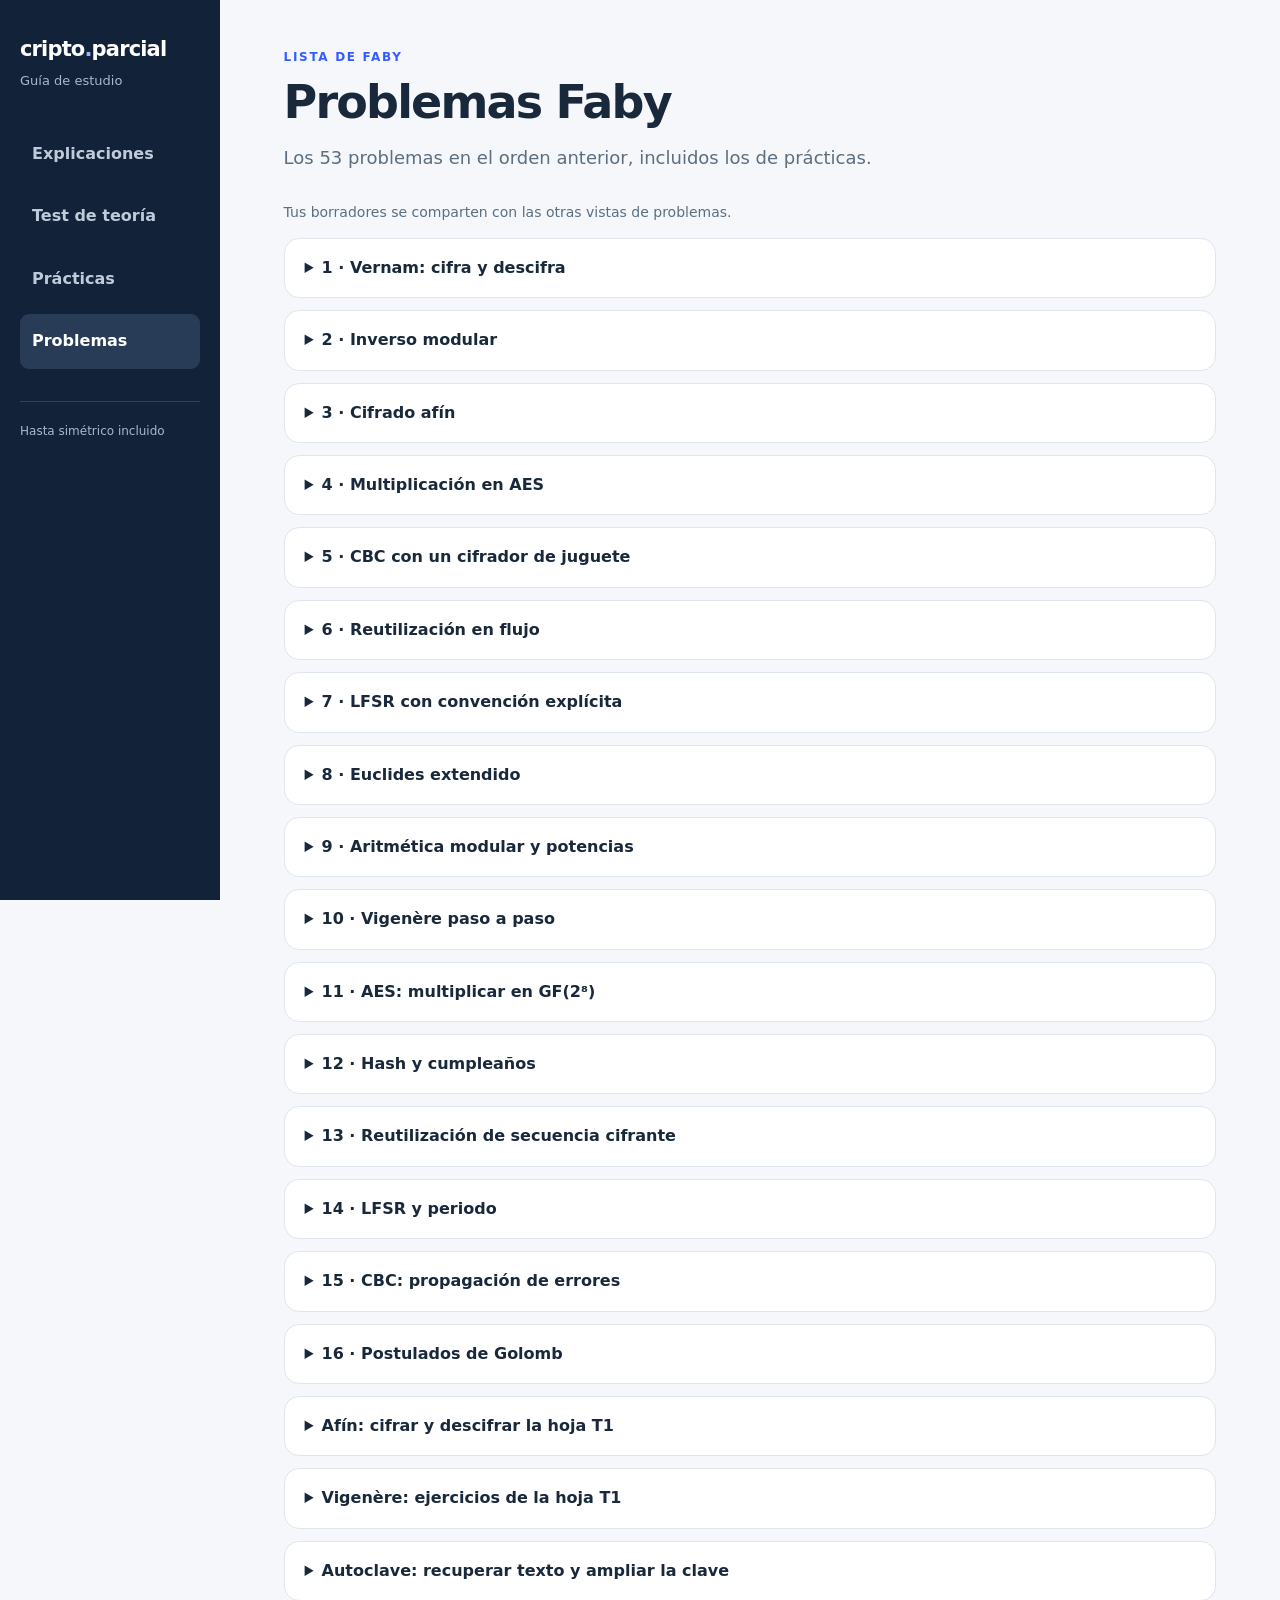
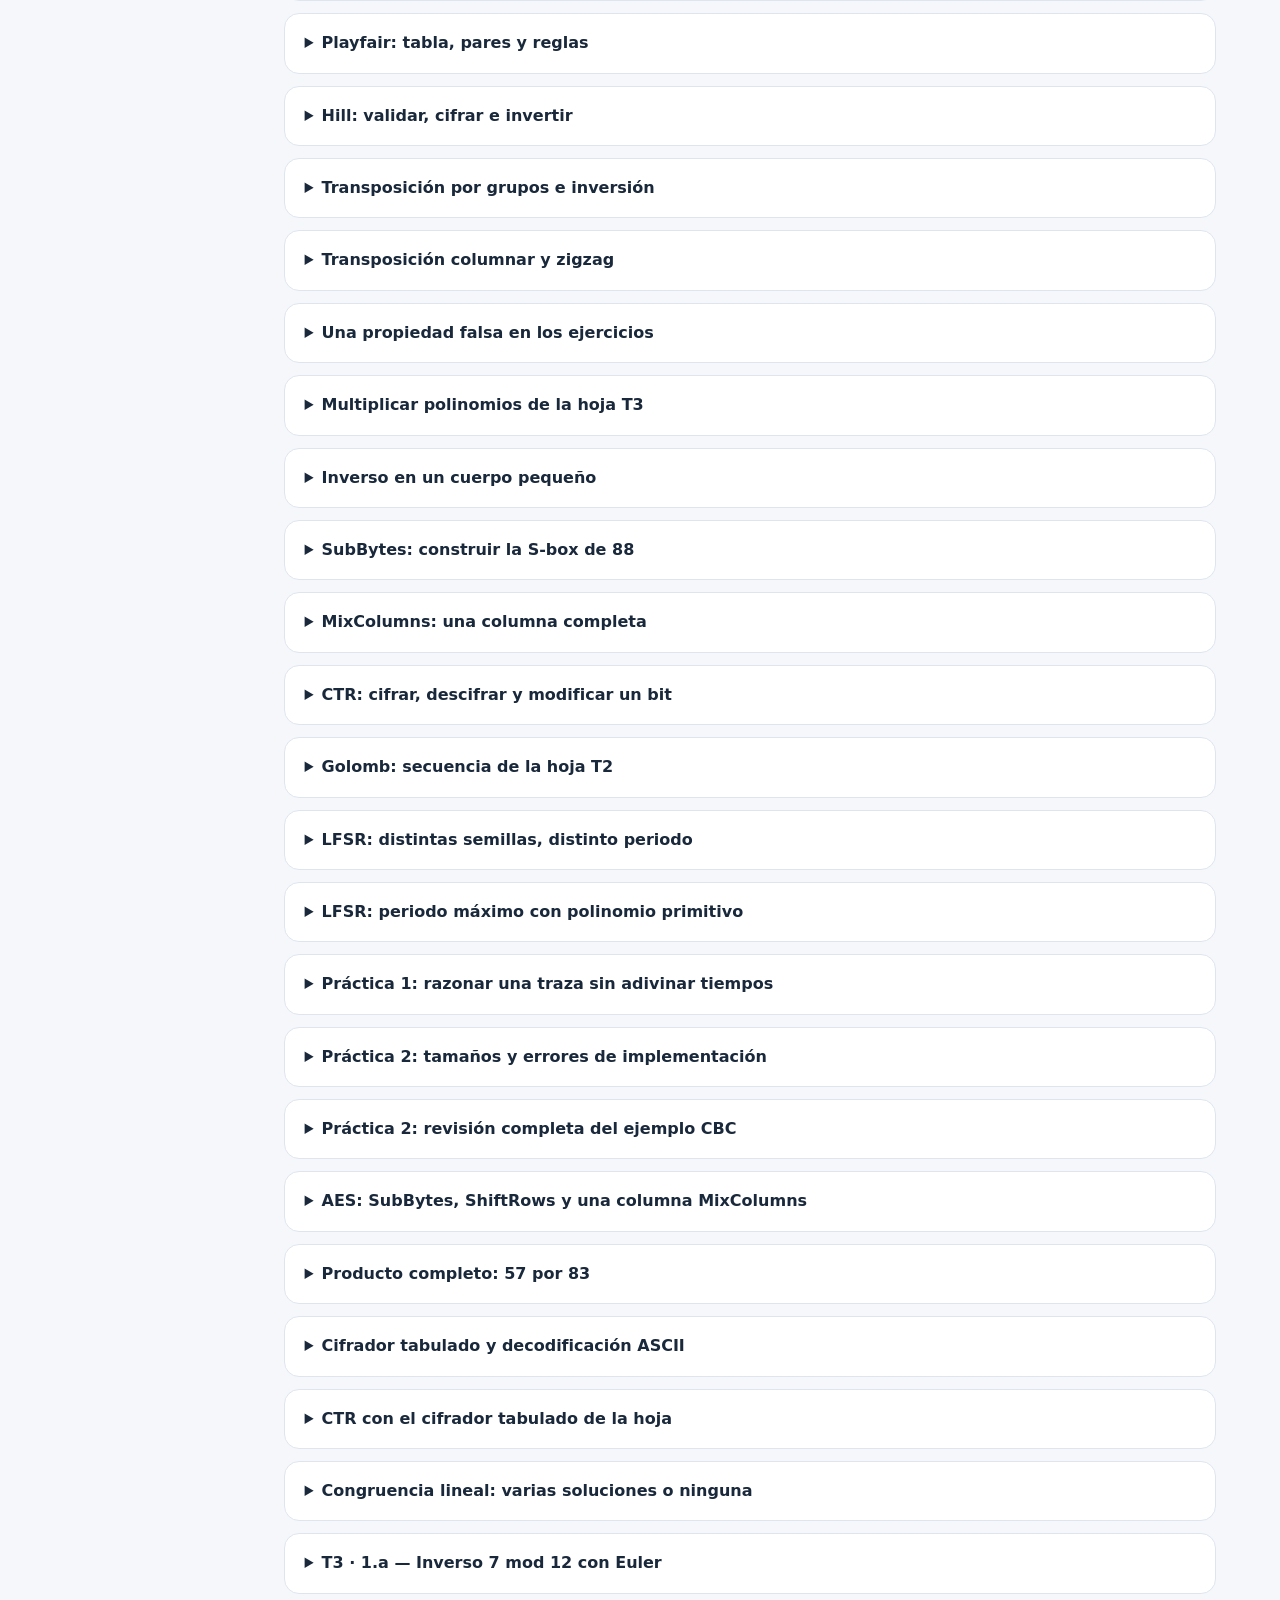
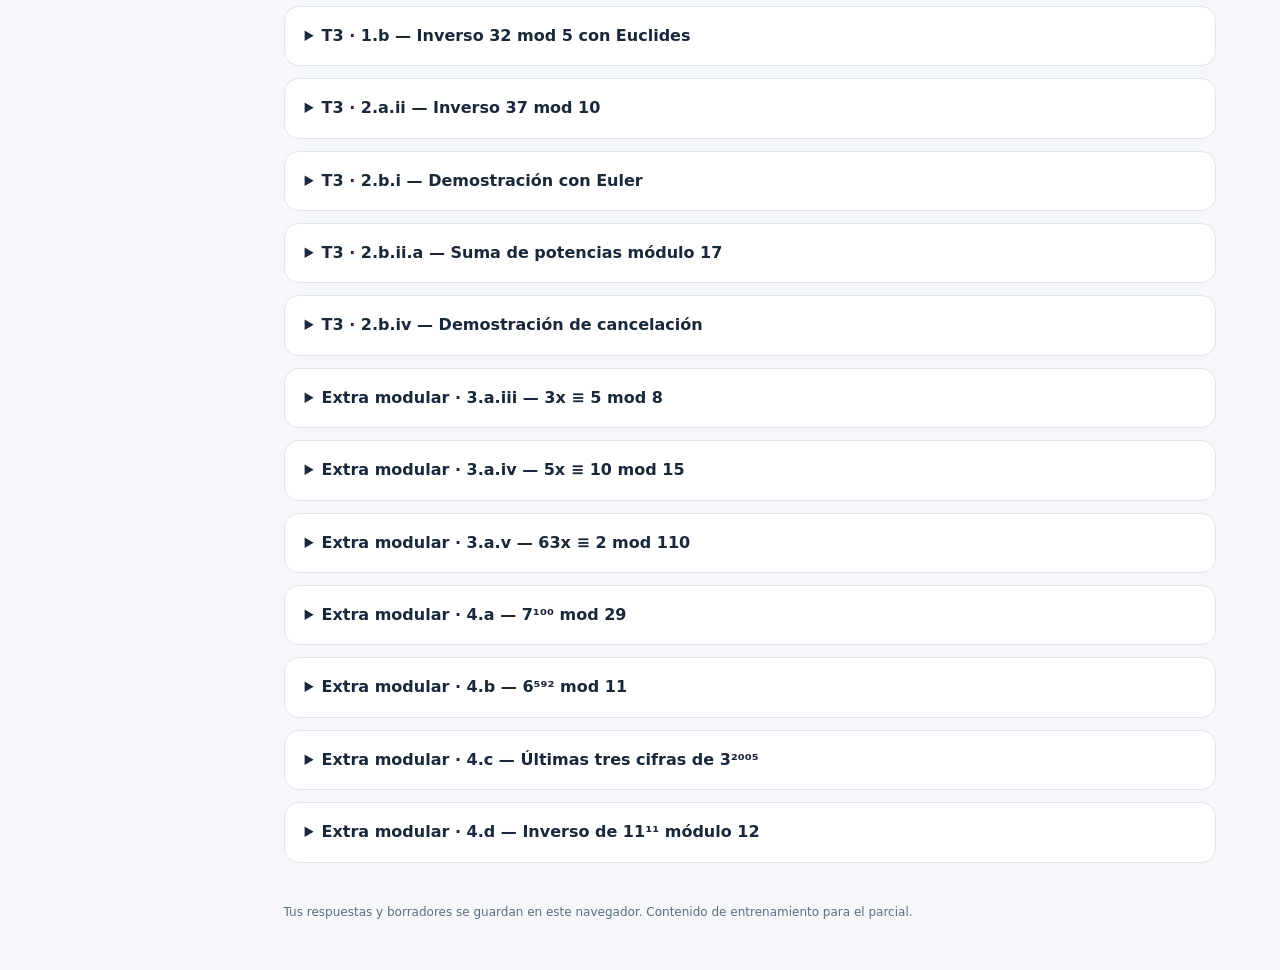
==== problemas-faby/index.html @ 5d2fcf32 "feat(study): add Faby's original problem list" ====
<!doctype html><html lang="es"><head><meta charset="utf-8"><meta name="viewport" content="width=device-width,initial-scale=1"><title>Problemas Faby · Cripto</title><base href="../"><link rel="stylesheet" href="styles.css?v=20261101-faby"></head><body data-page="problemas-faby"><div class="shell"><aside><div class="brand">cripto<span>.</span>parcial</div><div class="side-note">Guía de estudio</div><nav id="nav" aria-label="Secciones de estudio"></nav><p class="scope-note">Hasta simétrico incluido</p></aside><main class="main"><div id="app"></div><div class="footer">Tus respuestas y borradores se guardan en este navegador. Contenido de entrenamiento para el parcial.</div></main></div><script src="base-data.js?v=20261101-faby"></script><script src="extra-data.js?v=20261101-faby"></script><script src="practice-data.js?v=20261101-faby"></script><script src="curriculum-data.js?v=20261101-faby"></script><script src="exercise-data.js?v=20261101-faby"></script><script src="aes-guide.js?v=20261101-faby"></script><script src="matematicas-faltantes.js?v=20261101-faby"></script><script src="views.js?v=20261101-faby"></script><script src="app.js?v=20261101-faby"></script></body></html>
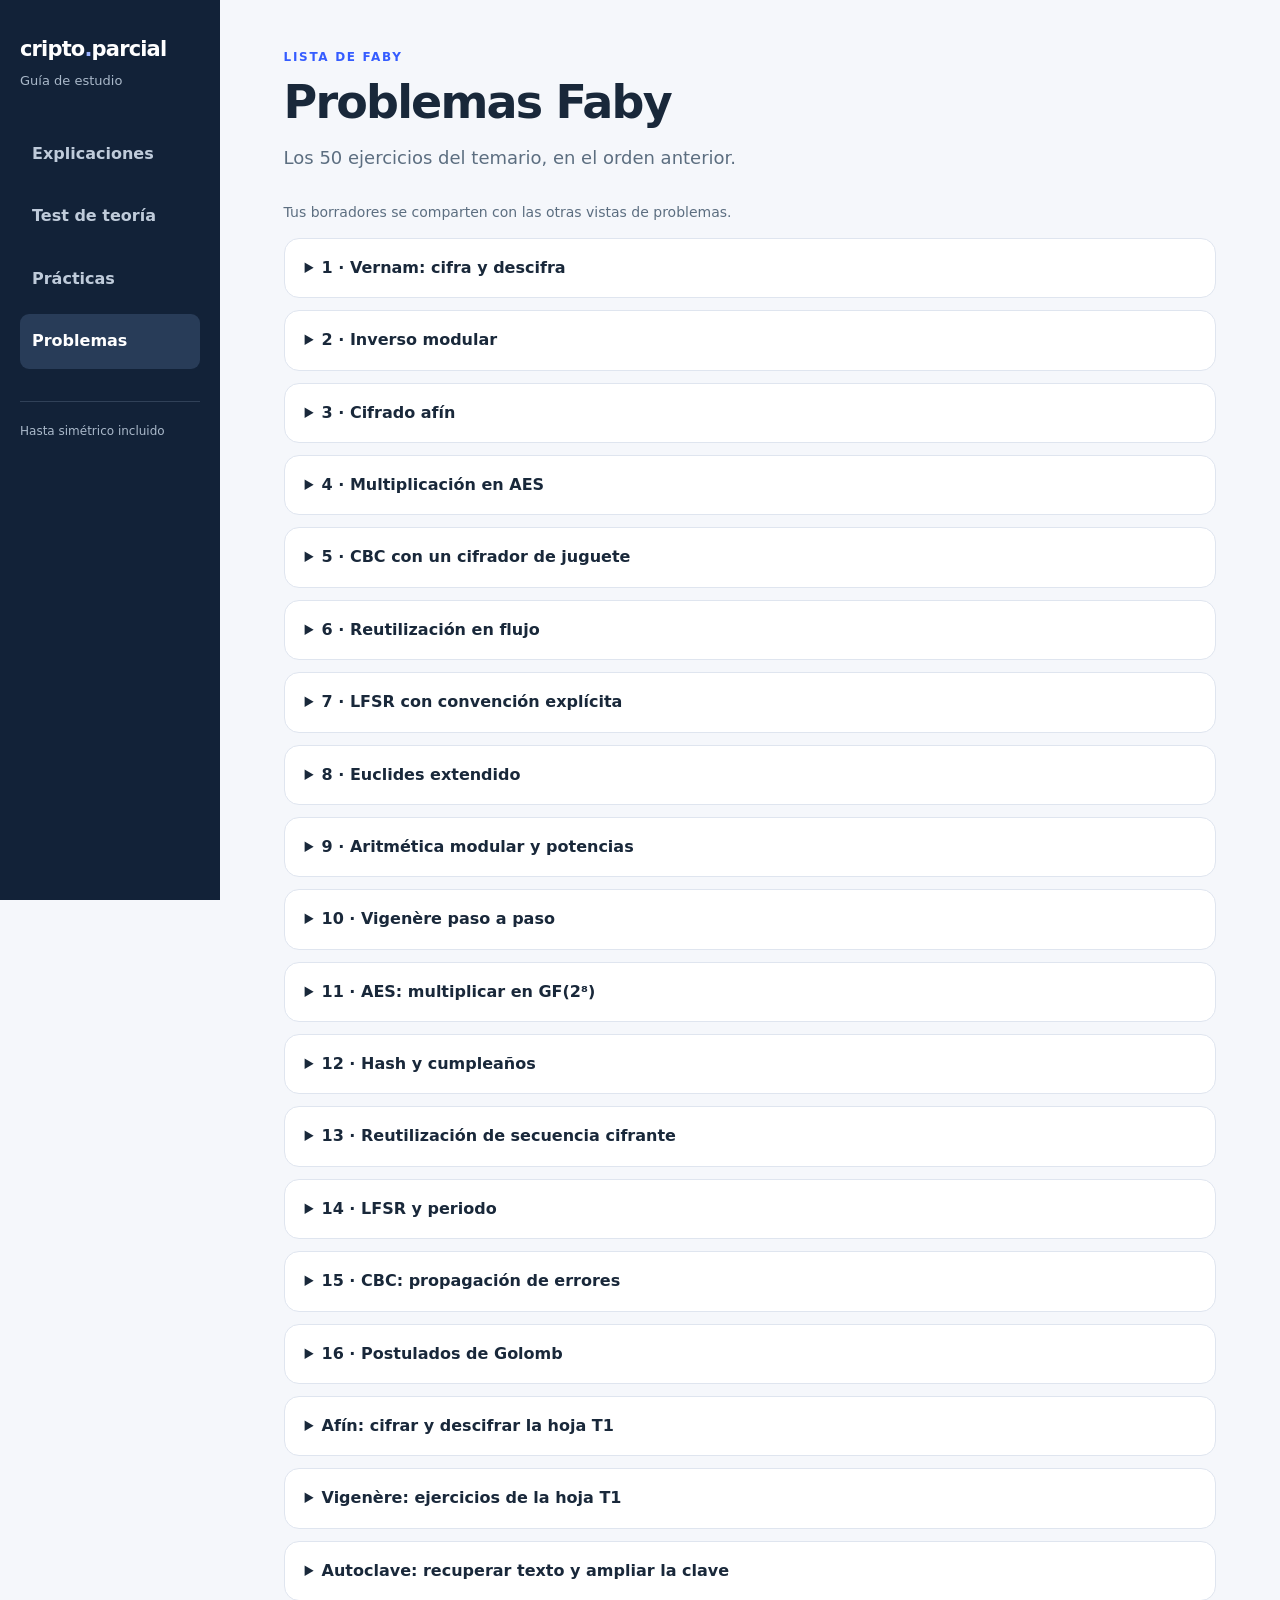
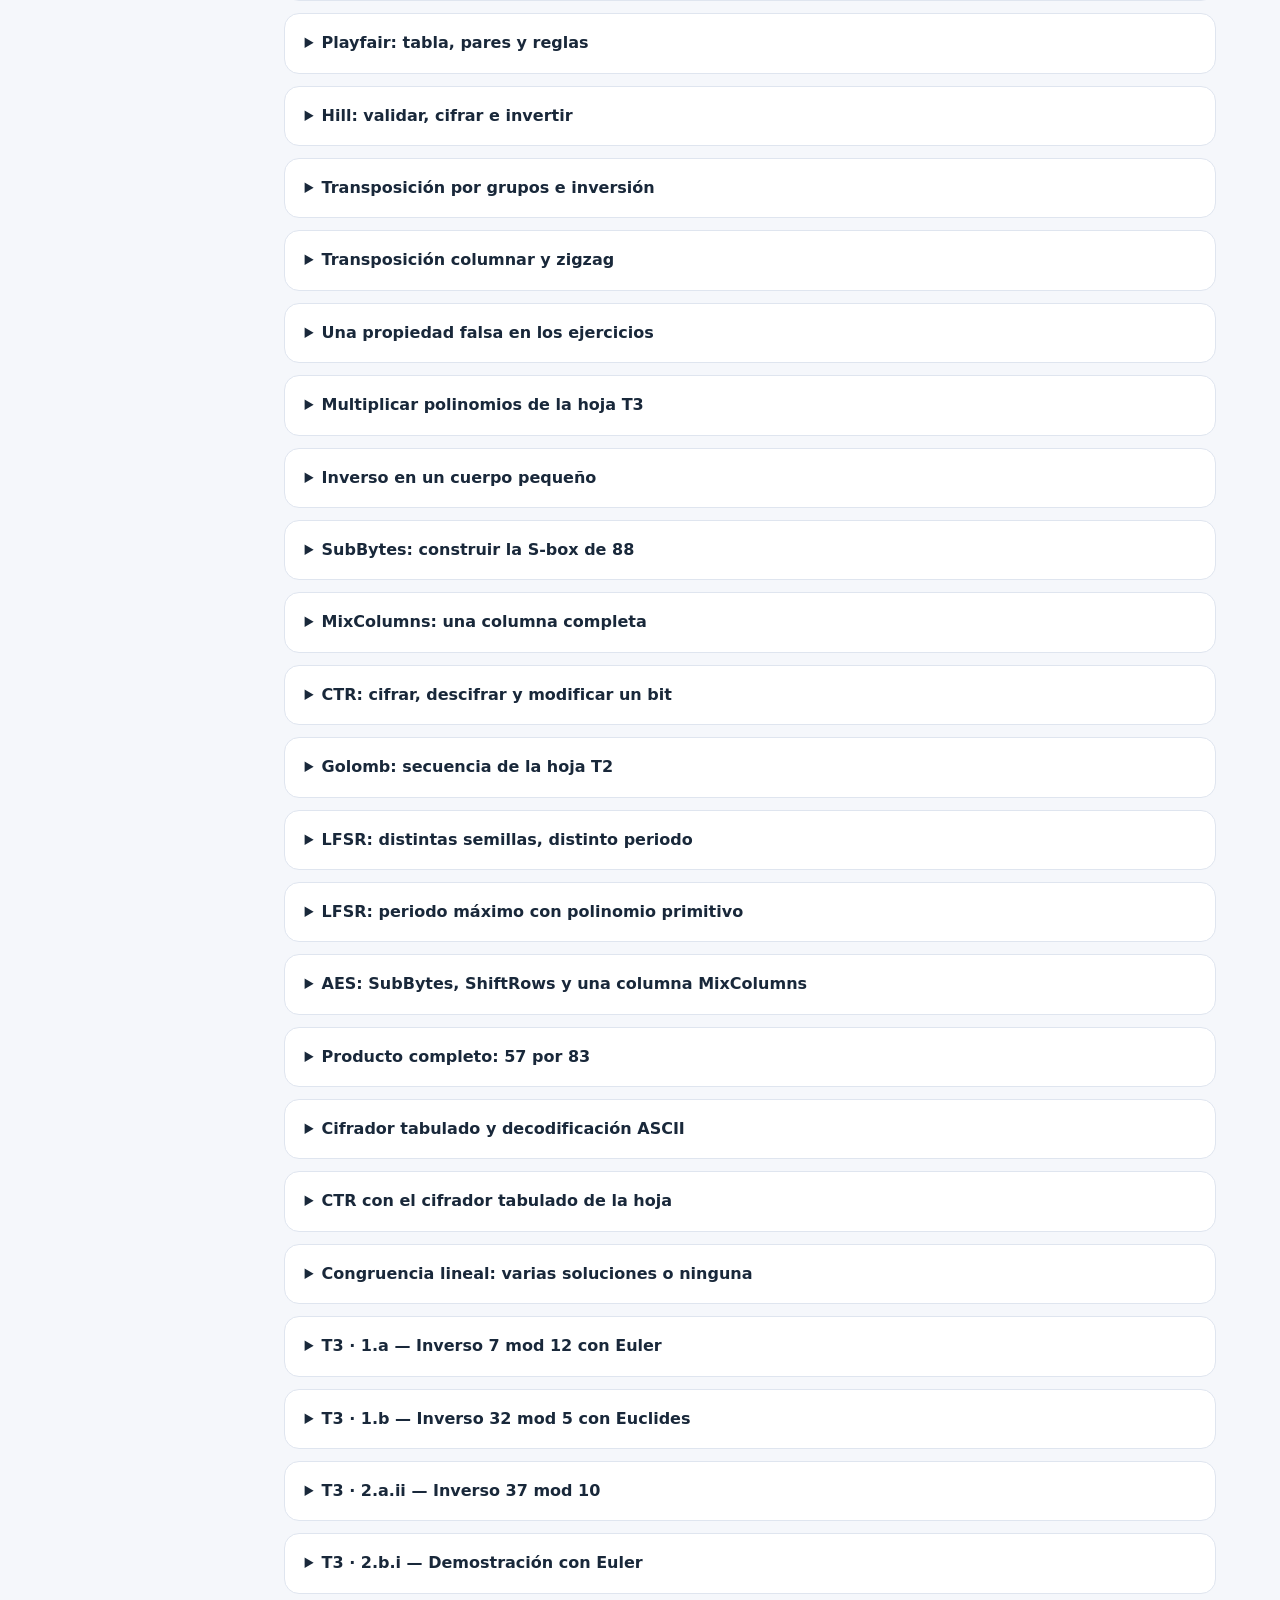
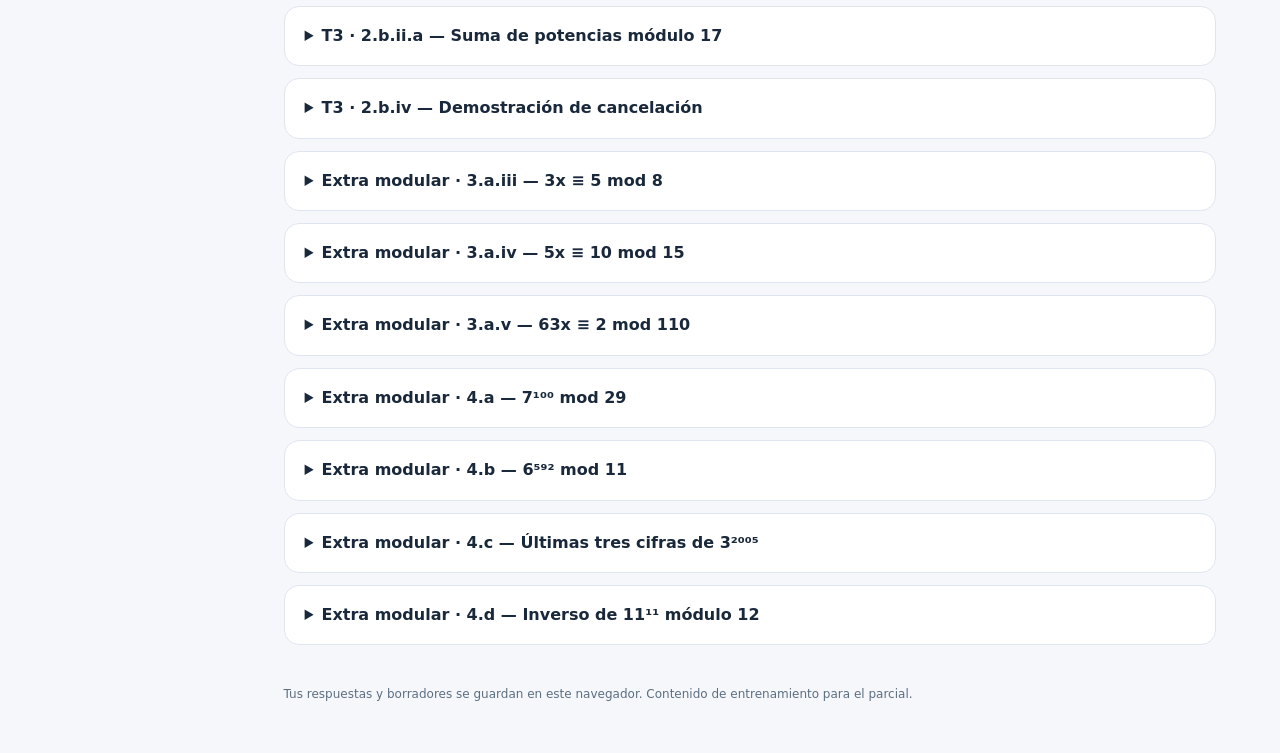
==== commit 7b882ce6: "fix(study): keep only normal exercises in Faby" ====
--- a/problemas-faby/index.html
+++ b/problemas-faby/index.html
@@ -1 +1 @@
-<!doctype html><html lang="es"><head><meta charset="utf-8"><meta name="viewport" content="width=device-width,initial-scale=1"><title>Problemas Faby · Cripto</title><base href="../"><link rel="stylesheet" href="styles.css?v=20261101-faby"></head><body data-page="problemas-faby"><div class="shell"><aside><div class="brand">cripto<span>.</span>parcial</div><div class="side-note">Guía de estudio</div><nav id="nav" aria-label="Secciones de estudio"></nav><p class="scope-note">Hasta simétrico incluido</p></aside><main class="main"><div id="app"></div><div class="footer">Tus respuestas y borradores se guardan en este navegador. Contenido de entrenamiento para el parcial.</div></main></div><script src="base-data.js?v=20261101-faby"></script><script src="extra-data.js?v=20261101-faby"></script><script src="practice-data.js?v=20261101-faby"></script><script src="curriculum-data.js?v=20261101-faby"></script><script src="exercise-data.js?v=20261101-faby"></script><script src="aes-guide.js?v=20261101-faby"></script><script src="matematicas-faltantes.js?v=20261101-faby"></script><script src="views.js?v=20261101-faby"></script><script src="app.js?v=20261101-faby"></script></body></html>
+<!doctype html><html lang="es"><head><meta charset="utf-8"><meta name="viewport" content="width=device-width,initial-scale=1"><title>Problemas Faby · Cripto</title><base href="../"><link rel="stylesheet" href="styles.css?v=20261101-faby-ejercicios"></head><body data-page="problemas-faby"><div class="shell"><aside><div class="brand">cripto<span>.</span>parcial</div><div class="side-note">Guía de estudio</div><nav id="nav" aria-label="Secciones de estudio"></nav><p class="scope-note">Hasta simétrico incluido</p></aside><main class="main"><div id="app"></div><div class="footer">Tus respuestas y borradores se guardan en este navegador. Contenido de entrenamiento para el parcial.</div></main></div><script src="base-data.js?v=20261101-faby-ejercicios"></script><script src="extra-data.js?v=20261101-faby-ejercicios"></script><script src="practice-data.js?v=20261101-faby-ejercicios"></script><script src="curriculum-data.js?v=20261101-faby-ejercicios"></script><script src="exercise-data.js?v=20261101-faby-ejercicios"></script><script src="aes-guide.js?v=20261101-faby-ejercicios"></script><script src="matematicas-faltantes.js?v=20261101-faby-ejercicios"></script><script src="views.js?v=20261101-faby-ejercicios"></script><script src="app.js?v=20261101-faby-ejercicios"></script></body></html>
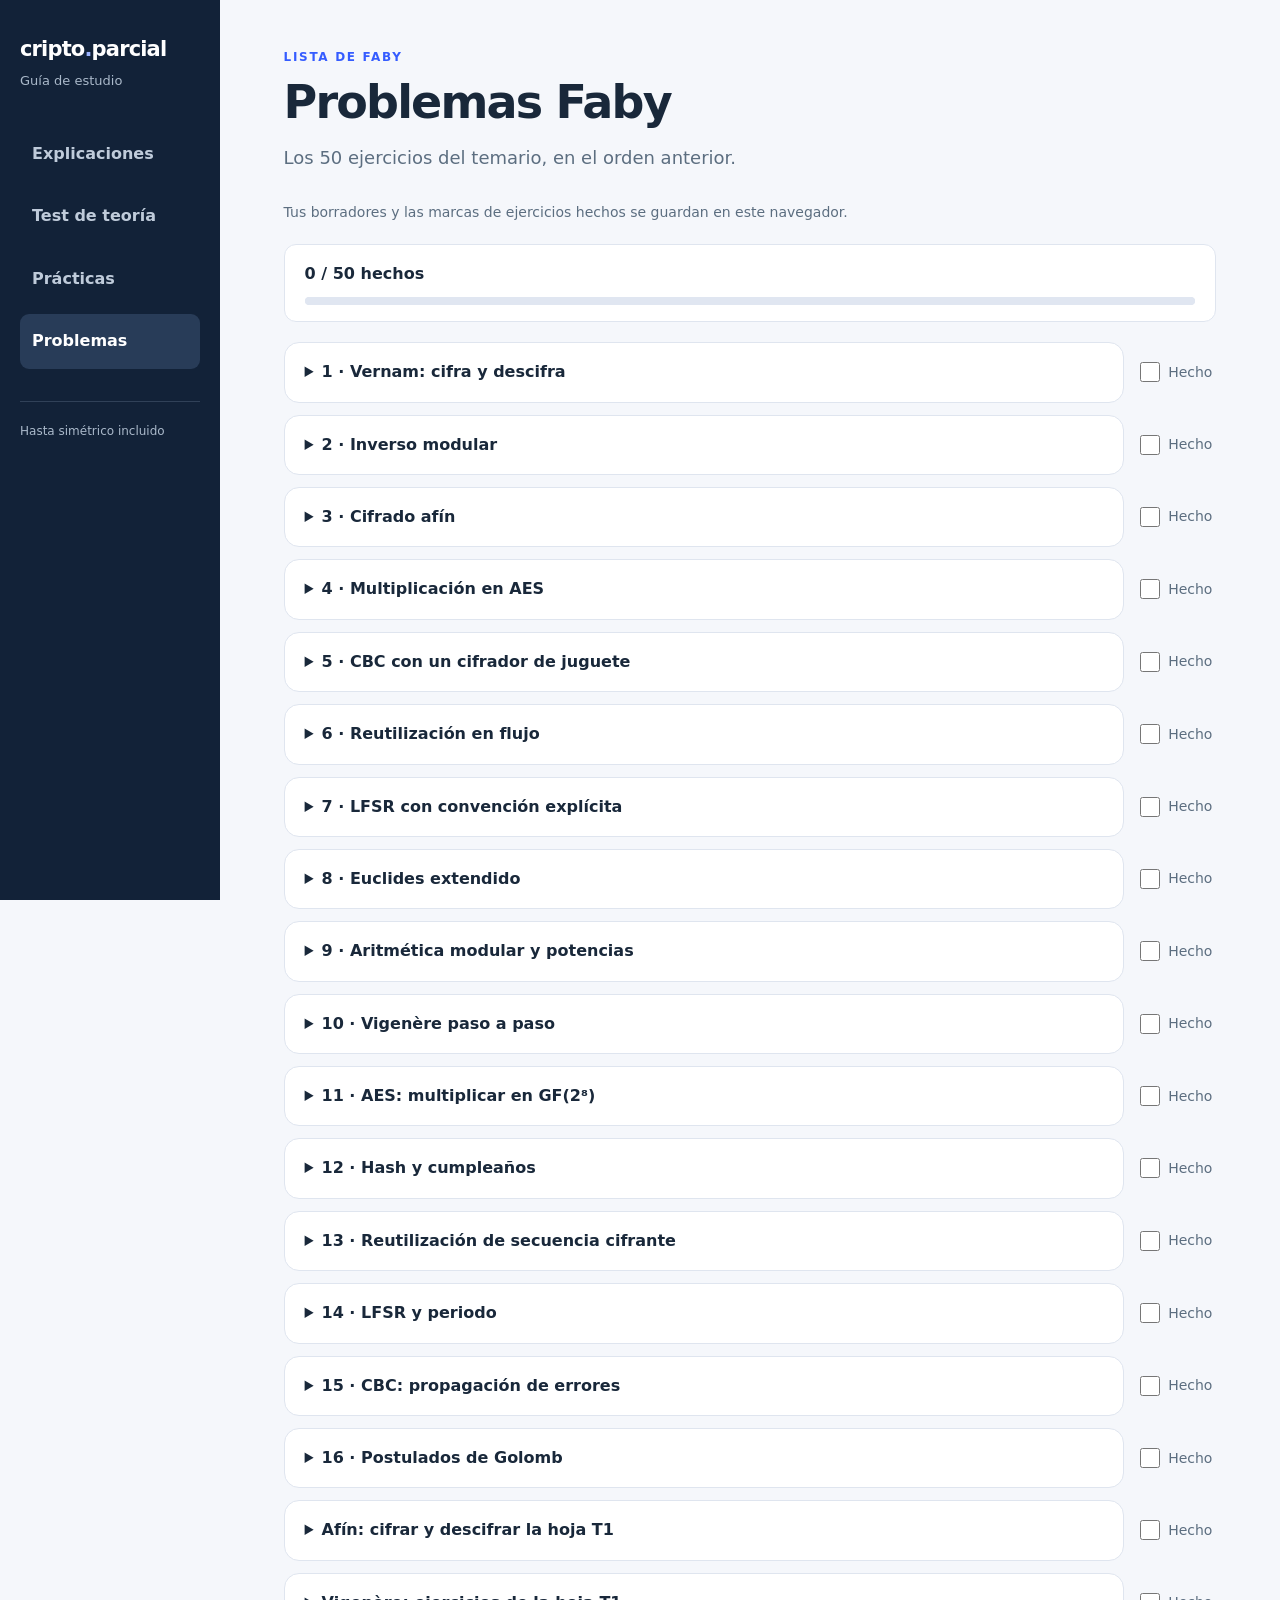
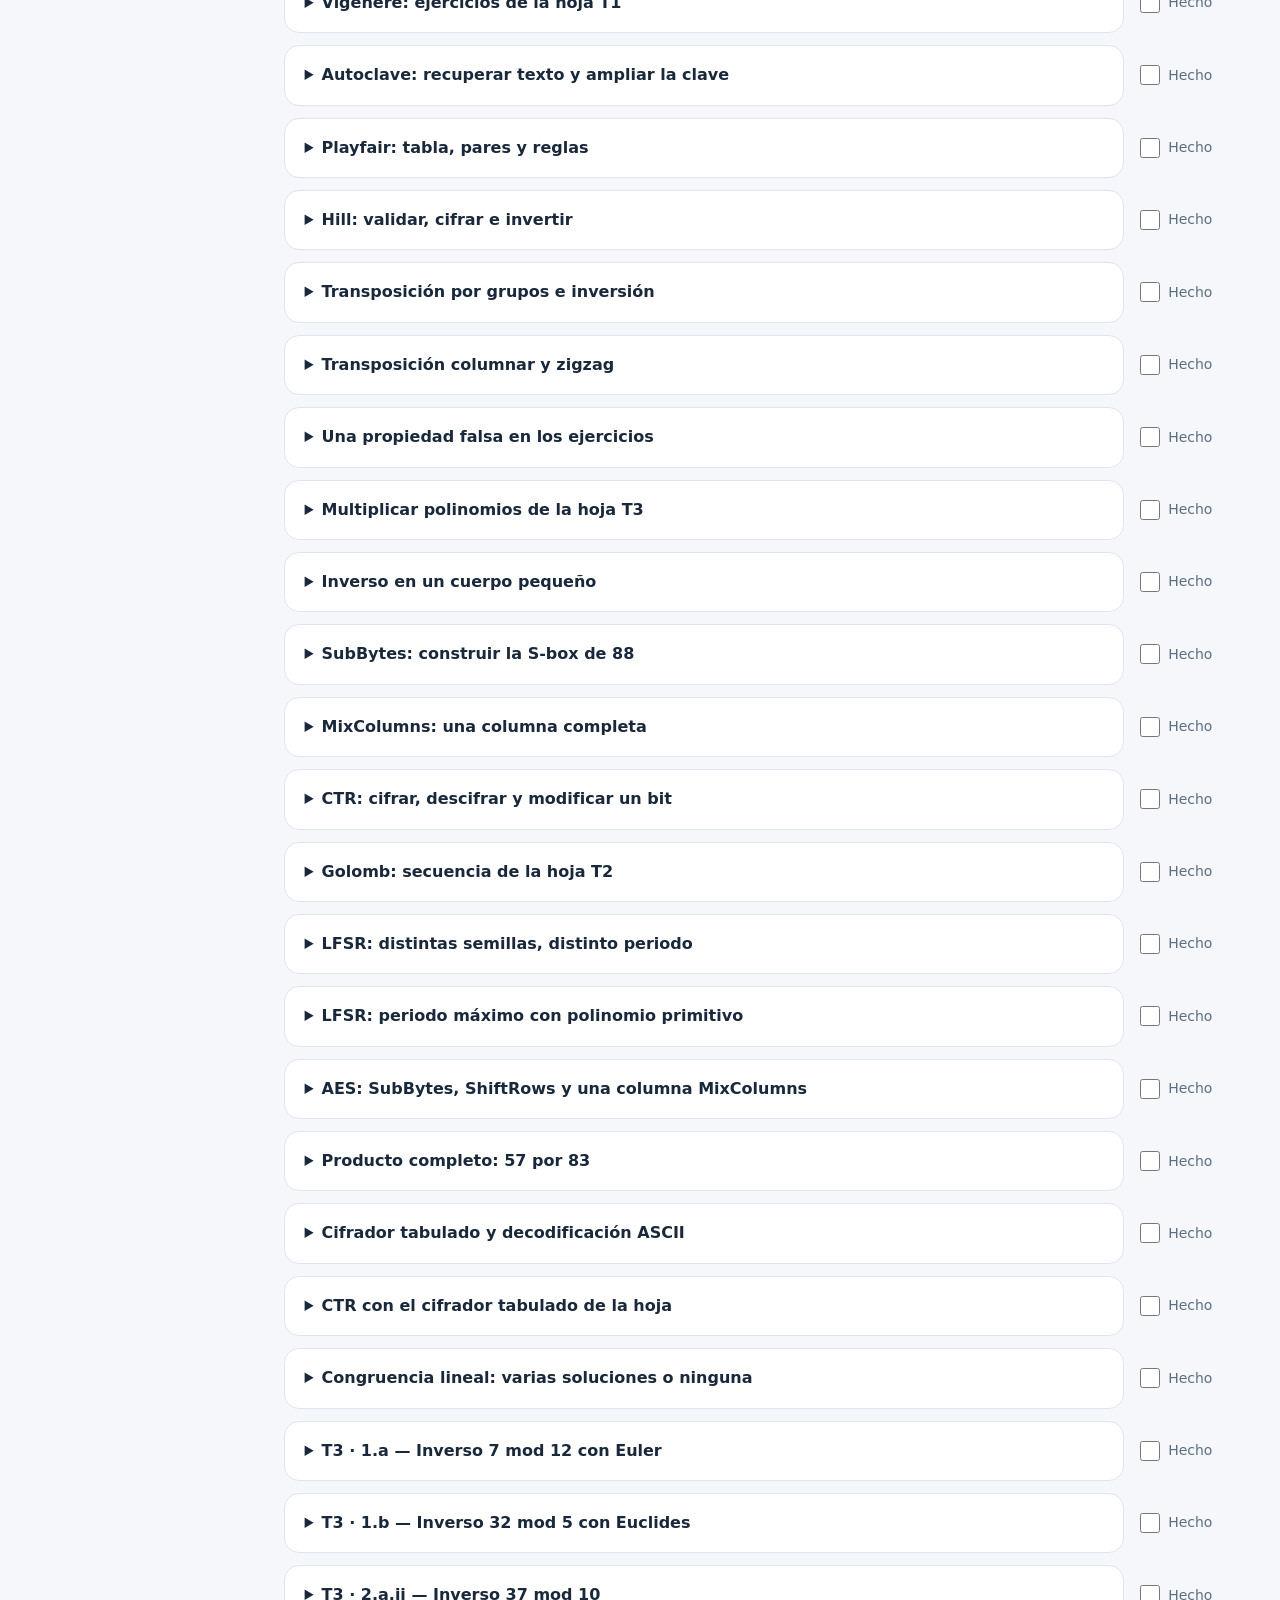
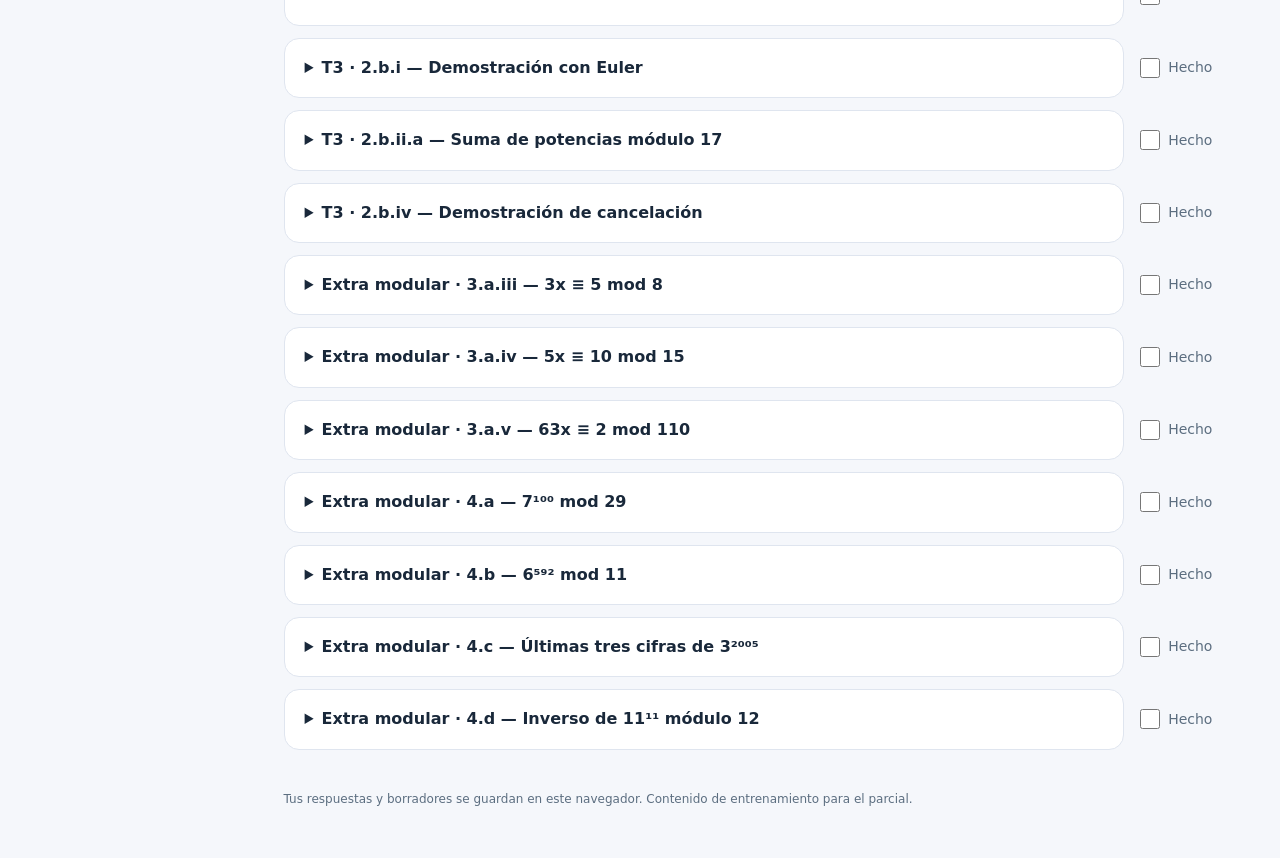
==== commit bf750bbb: "feat(study): track completed Faby exercises Add saved completion checkboxes beside each normal exerc" ====
--- a/problemas-faby/index.html
+++ b/problemas-faby/index.html
@@ -1 +1 @@
-<!doctype html><html lang="es"><head><meta charset="utf-8"><meta name="viewport" content="width=device-width,initial-scale=1"><title>Problemas Faby · Cripto</title><base href="../"><link rel="stylesheet" href="styles.css?v=20261101-faby-ejercicios"></head><body data-page="problemas-faby"><div class="shell"><aside><div class="brand">cripto<span>.</span>parcial</div><div class="side-note">Guía de estudio</div><nav id="nav" aria-label="Secciones de estudio"></nav><p class="scope-note">Hasta simétrico incluido</p></aside><main class="main"><div id="app"></div><div class="footer">Tus respuestas y borradores se guardan en este navegador. Contenido de entrenamiento para el parcial.</div></main></div><script src="base-data.js?v=20261101-faby-ejercicios"></script><script src="extra-data.js?v=20261101-faby-ejercicios"></script><script src="practice-data.js?v=20261101-faby-ejercicios"></script><script src="curriculum-data.js?v=20261101-faby-ejercicios"></script><script src="exercise-data.js?v=20261101-faby-ejercicios"></script><script src="aes-guide.js?v=20261101-faby-ejercicios"></script><script src="matematicas-faltantes.js?v=20261101-faby-ejercicios"></script><script src="views.js?v=20261101-faby-ejercicios"></script><script src="app.js?v=20261101-faby-ejercicios"></script></body></html>
+<!doctype html><html lang="es"><head><meta charset="utf-8"><meta name="viewport" content="width=device-width,initial-scale=1"><title>Problemas Faby · Cripto</title><base href="../"><link rel="stylesheet" href="styles.css?v=20261101-faby-progreso"></head><body data-page="problemas-faby"><div class="shell"><aside><div class="brand">cripto<span>.</span>parcial</div><div class="side-note">Guía de estudio</div><nav id="nav" aria-label="Secciones de estudio"></nav><p class="scope-note">Hasta simétrico incluido</p></aside><main class="main"><div id="app"></div><div class="footer">Tus respuestas y borradores se guardan en este navegador. Contenido de entrenamiento para el parcial.</div></main></div><script src="base-data.js?v=20261101-faby-progreso"></script><script src="extra-data.js?v=20261101-faby-progreso"></script><script src="practice-data.js?v=20261101-faby-progreso"></script><script src="curriculum-data.js?v=20261101-faby-progreso"></script><script src="exercise-data.js?v=20261101-faby-progreso"></script><script src="aes-guide.js?v=20261101-faby-progreso"></script><script src="matematicas-faltantes.js?v=20261101-faby-progreso"></script><script src="views.js?v=20261101-faby-progreso"></script><script src="app.js?v=20261101-faby-progreso"></script></body></html>
